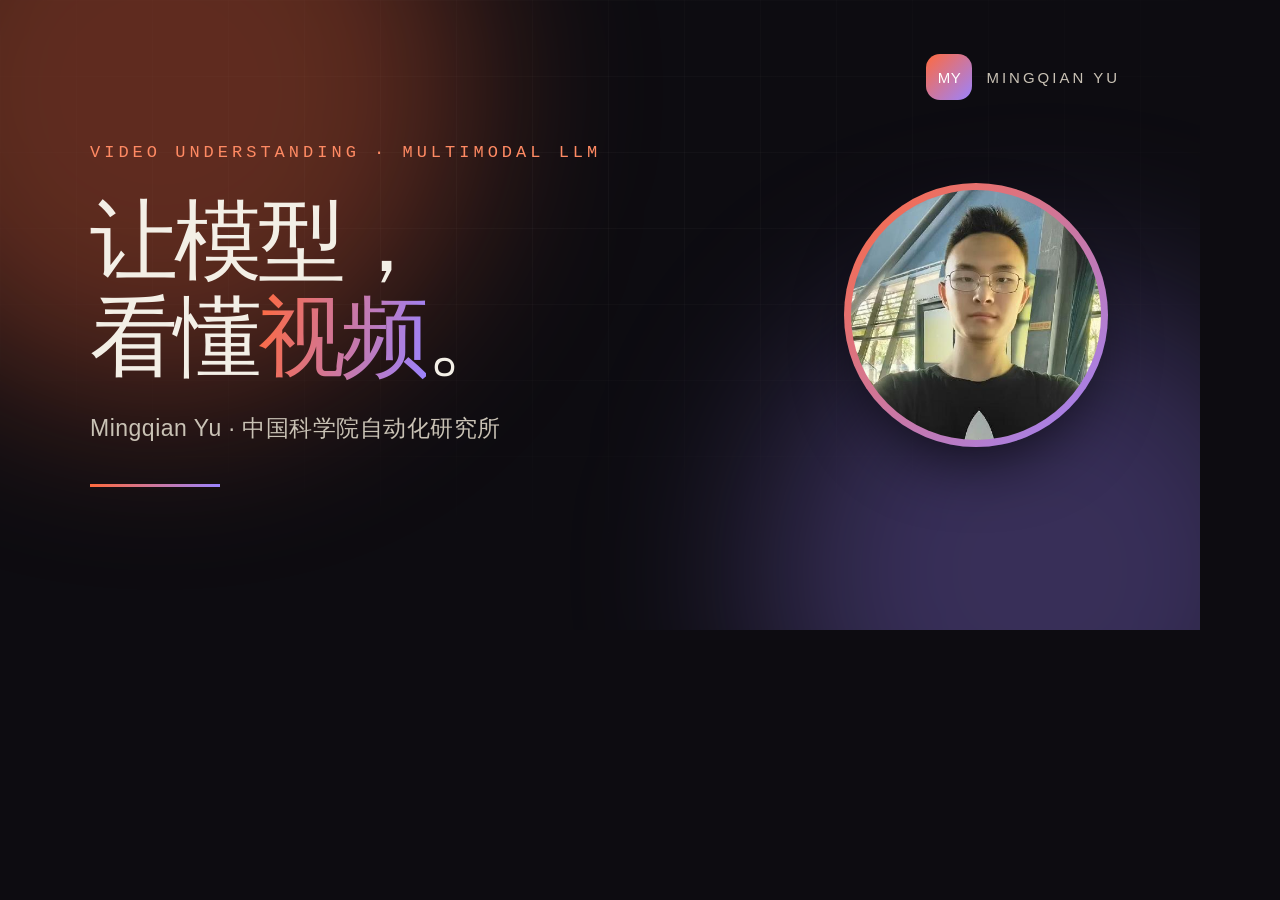
==== assets/og-card.html @ 1857387b "Initial personal website" ====
<!DOCTYPE html>
<html lang="zh-CN">
<head>
  <meta charset="UTF-8">
  <title>OG Card</title>
  <style>
    * { box-sizing: border-box; margin: 0; }
    html, body { width: 1200px; height: 630px; overflow: hidden; }
    body {
      font-family: "Iowan Old Style", "Palatino Linotype", "Songti SC", "Noto Serif SC", Georgia, serif;
      background: #0d0c11;
      color: #f3efe6;
      position: relative;
      display: flex;
      flex-direction: column;
      justify-content: center;
      padding: 80px 90px;
    }
    .glow { position: absolute; border-radius: 50%; filter: blur(90px); }
    .g1 { width: 620px; height: 620px; left: -150px; top: -220px; background: rgba(255, 106, 61, 0.34); }
    .g2 { width: 560px; height: 560px; right: -120px; bottom: -220px; background: rgba(155, 131, 255, 0.3); }
    .grid {
      position: absolute; inset: 0; opacity: 0.28;
      background-image: linear-gradient(rgba(243, 239, 230, 0.12) 1px, transparent 1px), linear-gradient(90deg, rgba(243, 239, 230, 0.12) 1px, transparent 1px);
      background-size: 76px 76px;
      -webkit-mask-image: radial-gradient(ellipse 90% 80% at 50% 30%, #000, transparent 75%);
    }
    .content { position: relative; z-index: 2; max-width: 790px; }
    .eyebrow { font-family: monospace; font-size: 17px; letter-spacing: 4px; color: #ff8a63; margin-bottom: 32px; }
    h1 { font-size: 88px; line-height: 1.08; font-weight: 500; letter-spacing: -4px; }
    .grad { background: linear-gradient(100deg, #ff6a3d, #9b83ff); -webkit-background-clip: text; background-clip: text; color: transparent; }
    .sub { margin-top: 28px; font-family: -apple-system, "Segoe UI", "PingFang SC", "Microsoft YaHei", sans-serif; font-size: 23px; color: #c9c2b5; letter-spacing: 0.5px; }
    .brand { position: absolute; z-index: 3; top: 54px; right: 80px; display: flex; align-items: center; gap: 14px; }
    .mark { width: 46px; height: 46px; border-radius: 14px; background: linear-gradient(135deg, #ff6a3d, #9b83ff); display: grid; place-items: center; font-family: -apple-system, "PingFang SC", sans-serif; font-size: 15px; letter-spacing: 0.5px; color: #fff; }
    .brand span { font-family: -apple-system, "PingFang SC", "Microsoft YaHei", sans-serif; font-size: 15px; letter-spacing: 3px; color: #c9c2b5; }
    .photo {
      position: absolute;
      z-index: 2;
      top: 50%;
      right: 92px;
      width: 264px;
      height: 264px;
      padding: 7px;
      border-radius: 50%;
      transform: translateY(-50%);
      background: linear-gradient(135deg, #ff6a3d, #9b83ff);
      box-shadow: 0 30px 70px -25px rgba(0, 0, 0, 0.85);
    }
    .photo img { width: 100%; height: 100%; border-radius: 50%; object-fit: cover; object-position: center 24%; display: block; }
    .rule { width: 130px; height: 3px; margin-top: 40px; background: linear-gradient(90deg, #ff6a3d, #9b83ff); }
  </style>
</head>
<body>
  <div class="glow g1"></div>
  <div class="glow g2"></div>
  <div class="grid"></div>
  <div class="brand"><div class="mark">MY</div><span>MINGQIAN YU</span></div>
  <div class="content">
    <p class="eyebrow">VIDEO UNDERSTANDING · MULTIMODAL LLM</p>
    <h1>让模型，<br>看懂<span class="grad">视频</span>。</h1>
    <p class="sub">Mingqian Yu · 中国科学院自动化研究所</p>
    <div class="rule"></div>
  </div>
  <div class="photo"><img src="avatar.jpg" alt=""></div>
</body>
</html>
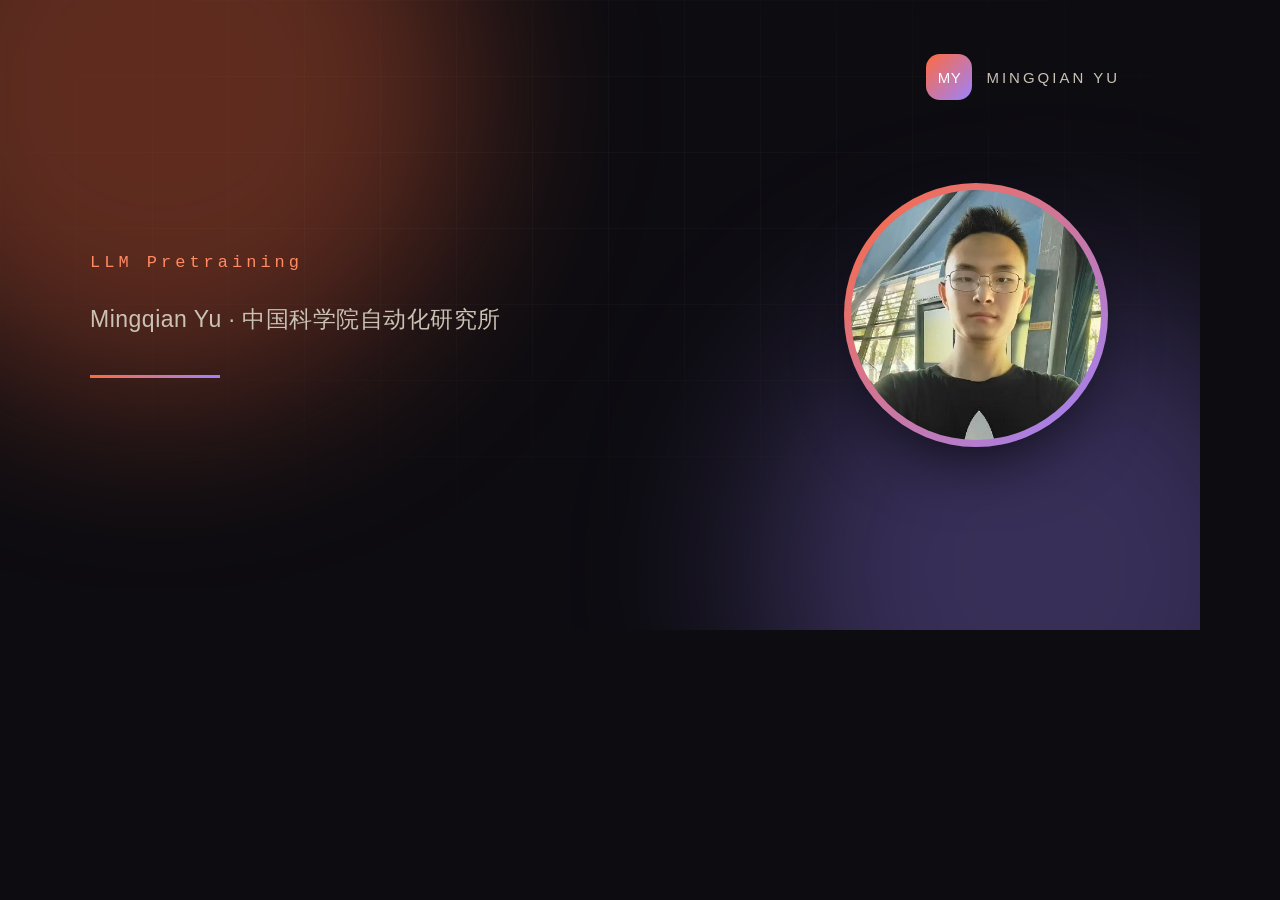
==== commit 14900214: "Update og-card.html" ====
--- a/assets/og-card.html
+++ b/assets/og-card.html
@@ -56,8 +56,7 @@
   <div class="grid"></div>
   <div class="brand"><div class="mark">MY</div><span>MINGQIAN YU</span></div>
   <div class="content">
-    <p class="eyebrow">VIDEO UNDERSTANDING · MULTIMODAL LLM</p>
-    <h1>让模型，<br>看懂<span class="grad">视频</span>。</h1>
+    <p class="eyebrow">LLM Pretraining</p>
     <p class="sub">Mingqian Yu · 中国科学院自动化研究所</p>
     <div class="rule"></div>
   </div>
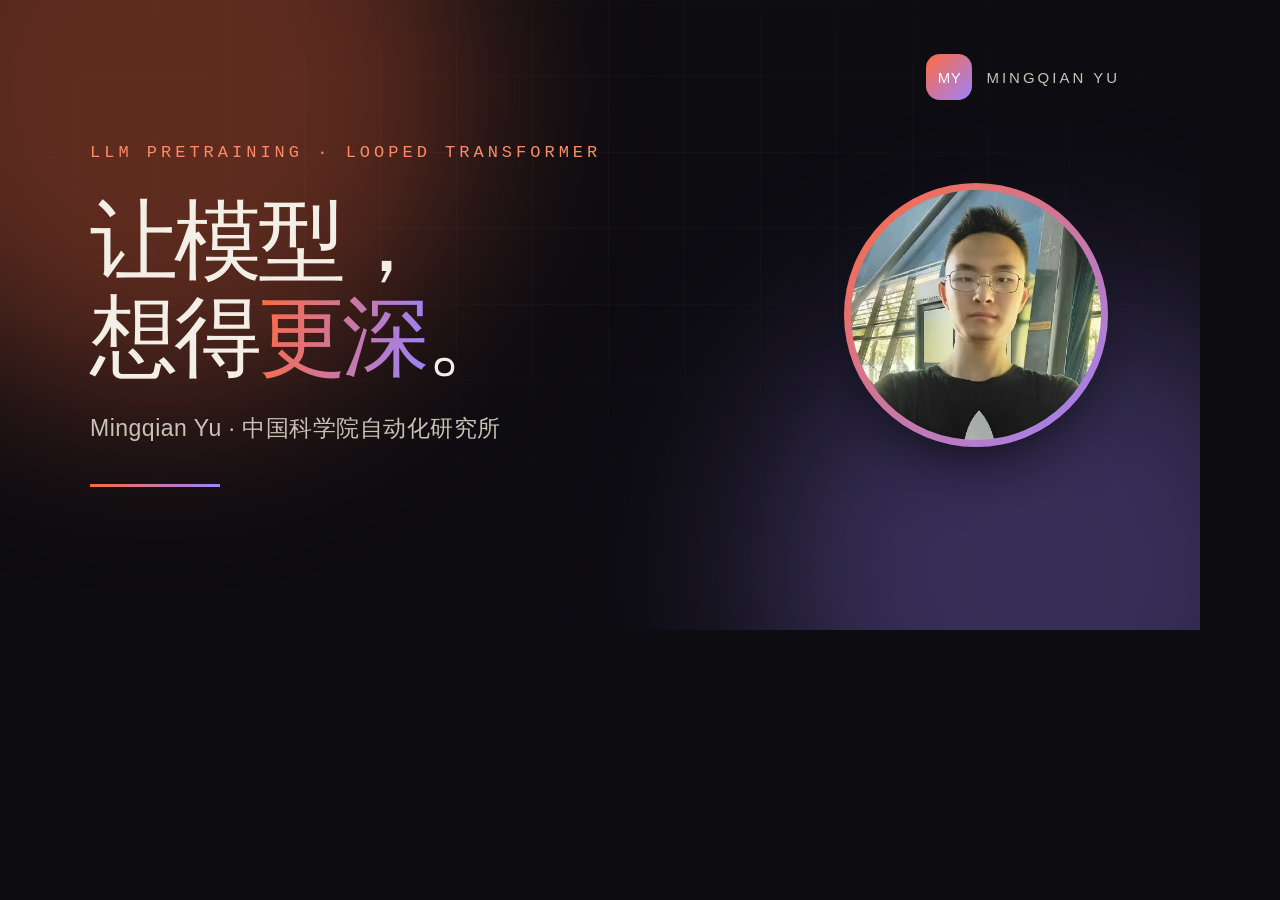
==== commit 1beded50: "Align research focus and list publications" ====
--- a/assets/og-card.html
+++ b/assets/og-card.html
@@ -56,7 +56,8 @@
   <div class="grid"></div>
   <div class="brand"><div class="mark">MY</div><span>MINGQIAN YU</span></div>
   <div class="content">
-    <p class="eyebrow">LLM Pretraining</p>
+    <p class="eyebrow">LLM PRETRAINING · LOOPED TRANSFORMER</p>
+    <h1>让模型，<br>想得<span class="grad">更深</span>。</h1>
     <p class="sub">Mingqian Yu · 中国科学院自动化研究所</p>
     <div class="rule"></div>
   </div>
